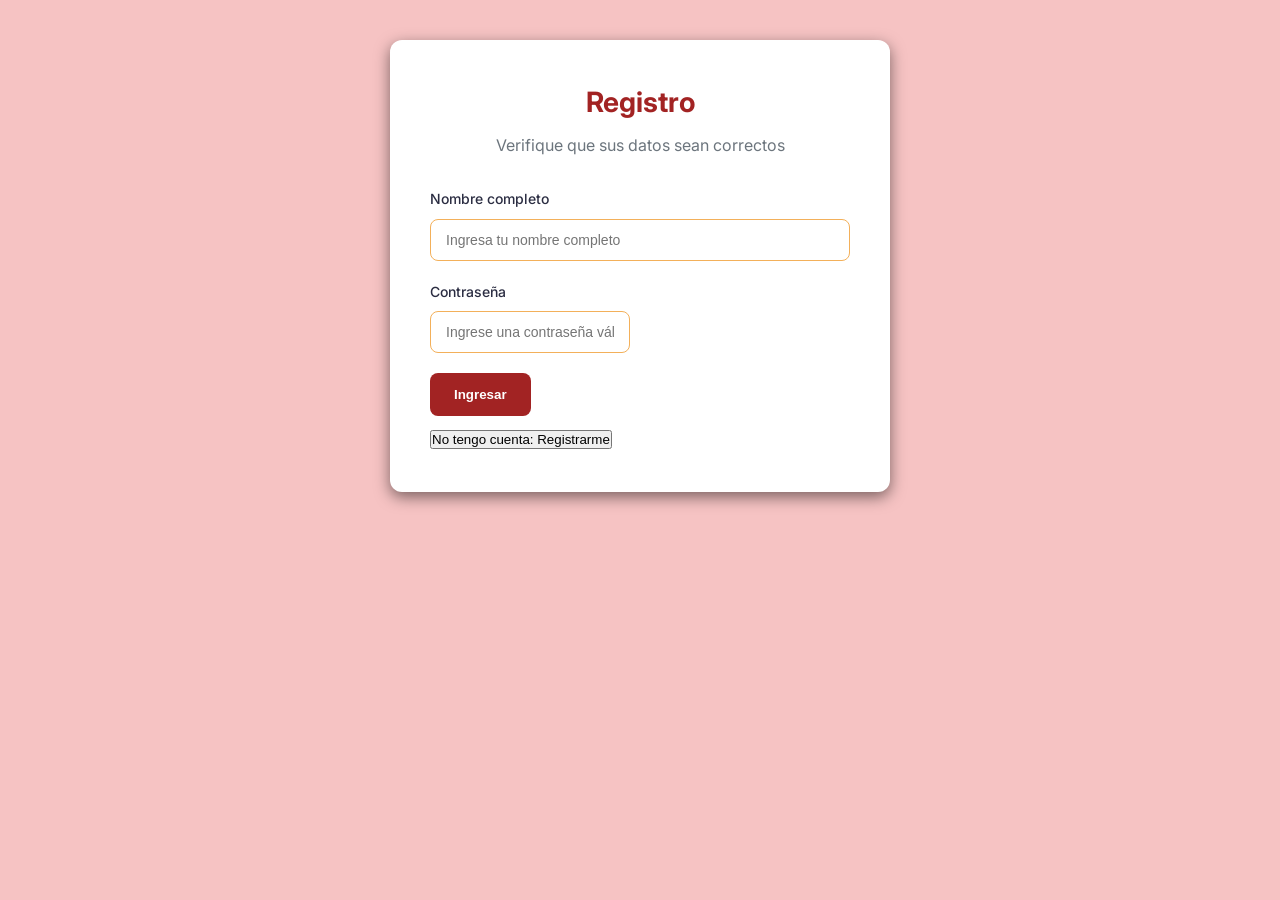
==== index.html @ baab5d84 "Guardar nuevos cambios" ====
<!DOCTYPE html>
<html lang="en">
<head>
    <meta charset="UTF-8">
    <meta name="viewport" content="width=device-width, initial-scale=1.0">
    <title>Index</title>
    <link rel="stylesheet" href="css/styleess.css">
    <link href="https://fonts.googleapis.com/css2?family=Inter:wght@400;500;600&display=swap" rel="stylesheet">
</head>
<body>
    <div class="Contenedor">
        <h1 class="clas2">Registro</h1>
        <p class="subtitulo">Verifique que sus datos sean correctos</p>

        <form class="formulario">
            <!--Grupo 1: Datos de conversion-->
            <div class="grupo-formulario">
                <label for="nombre"> Nombre completo</label>
            <input type="text" id="nombre" placeholder="Ingresa tu nombre completo" required>
            </div>

            <!--Grupo de farenheit-->
            <div class="grupo-doble">
                <div class="grupo-formulario">
                    <label for="contra">Contraseña</label>
                    <input type="text" id="contra" placeholder="Ingrese una contraseña válida" required>
                    </div>
                    </div>
                    
           <button type="submit" class="boton-ingresar">
        Ingresar </button>
    <button type="button" class="boton-enviar">
     No tengo cuenta: Registrarme </button>
        
    </form>
    </div> 
</body>
</html>
---- css/styleess.css ----
/*
1. Variables CSS (custom properties)

- Propósito: Centralizar colores, fuentes y tamaños para fácil mantenimiento.
- Beneficios: Cambios globales desde un solo lugar.
*/

:root {
    --color-primario: #a22323;
    --color-secundario: #4cc9f0;
    --color-fondo: #f6c3c3;
    --color-texto: #2b2d42;
    --color-borde: #f3b05a;
}

/*
2. Reset básico

- Propósito: Eliminar márgenes y paddings predeterminados del navegador.
- Importancia: Evitar inconsistencias entre navegadores.
*/

* {
    margin: 0;
    padding: 0;
    box-sizing: border-box;
}

/*
3. Estilos generales
*/

body {
 font-family: 'Inter', sans-serif;
    background-color: var(--color-fondo);
    color:var(--color-texto);
    line-height: 1.6;
    padding:40px 20px;

}

/*
4. Contenedor principal
*/

.Contenedor {
    max-width: 500px;
    margin: 0 auto;
    background: white;
    padding: 40px;
    border-radius: 12px;
    box-shadow: 0 5px 15px rgba(0, 0, 0, 0.5);
}

/*
5. Estilos de tipografía
*/

h1 {
    font-size: 28px;
    color: var(--color-primario);
    margin-bottom: 8px;
}

.subtitulo {
    color: #6c757d;
    margin-bottom: 30px;
    text-align: center;
}

/*
6. Grupos de formulario
*/

.grupo-formulario {
    margin-bottom: 20px;
}

label {
    display: block;
    margin-bottom: 8px;
    font-weight: 500;
    font-size: 14px;
}

/*
7. Inputs y textarea
*/

input,
textarea {
    width: 100%;
    padding: 12px 15px;
    border: 1px solid var(--color-borde);
    border-radius: 8px;
    box-sizing: border-box;
    display: block;
    font-size: 14px;
    transition: all 0.3s;
   
}

input:focus,
textarea:focus {
    border-color: var(--color-secundario);
    outline: none;
    box-shadow: 0 0 0 3px rgba(76, 201, 240, 0.2);
}

/*
8. Disposición en columnas
*/

.grupo-doble {
    display: grid;
    grid-template-columns: 1fr 1fr;
    gap: 20px;
}

/*
9. Botón de envío
*/

.boton-ingresar {
    margin-bottom: 10px;
    background-color: var(--color-primario);
    color: white;
    border: none;
    padding: 14px 24px;
    border-radius: 8px;
    font-weight: 600;
    cursor: pointer;
    transition: background 0.3s;
    display: flex;
    justify-content: center;
    align-items: center;
    
}
.boton-registro{
  background-color: var(--color-primario);
    color: white;
    border: none;
    padding: 14px 24px;
    border-radius: 8px;
    font-weight: 600;
    cursor: pointer;
    transition: background 0.3s;
    display: flex;
    justify-content: center;
    align-items: center;  
}


.boton-ingresar:hover {
    background-color: #2a0880;
}

.clas2{
    text-align: center;
  
}
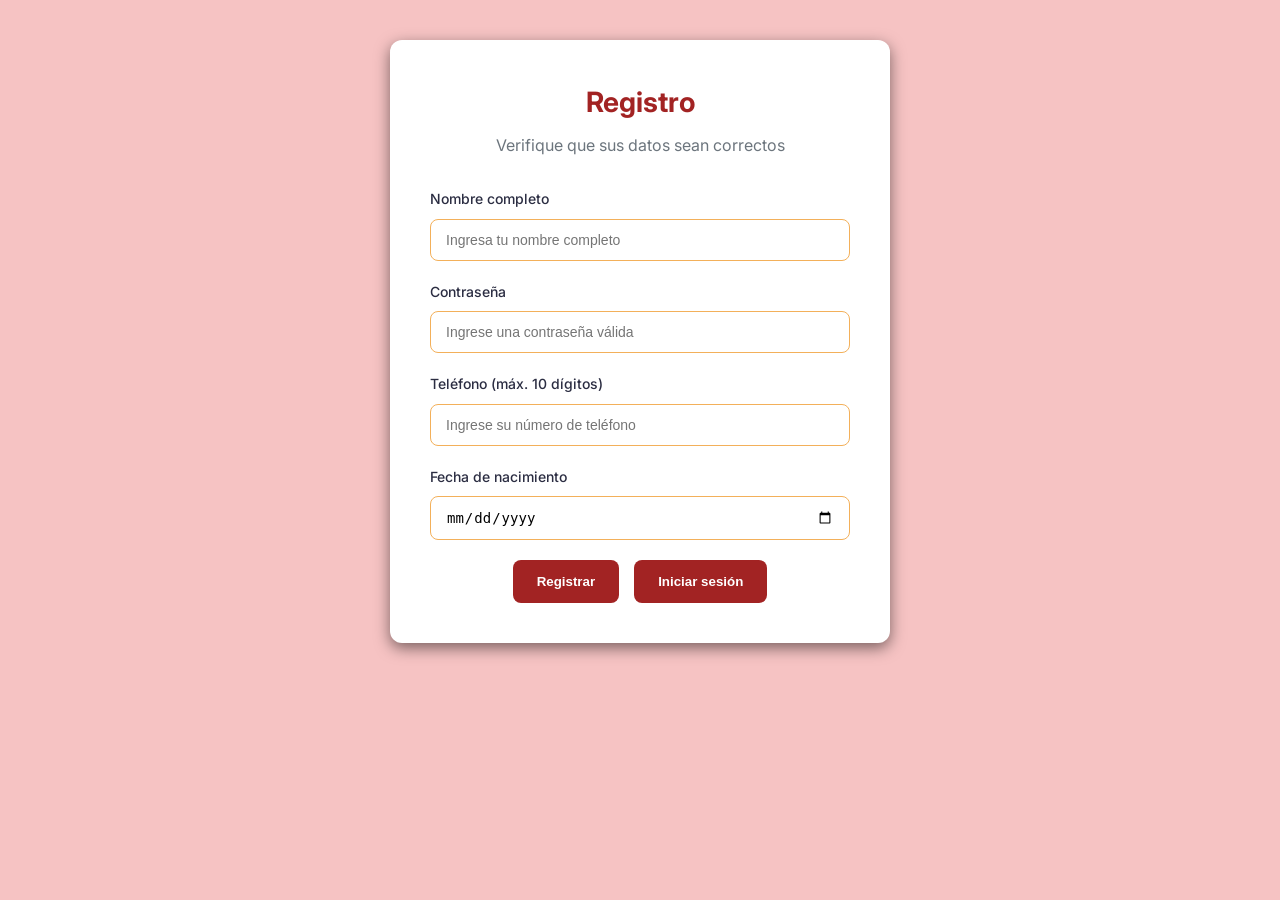
==== commit 1da03076: "Guardar nuevos cambios" ====
--- a/index.html
+++ b/index.html
@@ -4,7 +4,7 @@
     <meta charset="UTF-8">
     <meta name="viewport" content="width=device-width, initial-scale=1.0">
     <title>Index</title>
-    <link rel="stylesheet" href="css/styleess.css">
+    <link rel="stylesheet" href="css/stylees.css">
     <link href="https://fonts.googleapis.com/css2?family=Inter:wght@400;500;600&display=swap" rel="stylesheet">
 </head>
 <body>
@@ -20,17 +20,24 @@
             </div>
 
             <!--Grupo de farenheit-->
-            <div class="grupo-doble">
+           
                 <div class="grupo-formulario">
                     <label for="contra">Contraseña</label>
                     <input type="text" id="contra" placeholder="Ingrese una contraseña válida" required>
-                    </div>
-                    </div>
-                    
-           <button type="submit" class="boton-ingresar">
-        Ingresar </button>
-    <button type="button" class="boton-enviar">
-     No tengo cuenta: Registrarme </button>
+                   </div>
+                <div class="grupo-formulario">
+                    <label for="tel">Teléfono (máx. 10 dígitos)</label>
+                    <input type="text" id="tel" placeholder="Ingrese su número de teléfono" required>
+                   </div>
+                <div class="grupo-formulario">
+    <label for="fechaNacimiento">Fecha de nacimiento</label>
+    <input type="date" id="fechaNacimiento" name="fechaNacimiento" required>
+</div>
+           <div class="contenedor-botones">
+    <button type="submit" class="boton">Registrar</button>
+    <button type="button" class="boton">Iniciar sesión</button>
+</div>                
+           
         
     </form>
     </div> 
--- a/css/stylees.css
+++ b/css/stylees.css
@@ -0,0 +1,146 @@
+/*
+1. Variables CSS (custom properties)
+
+- Propósito: Centralizar colores, fuentes y tamaños para fácil mantenimiento.
+- Beneficios: Cambios globales desde un solo lugar.
+*/
+
+:root {
+    --color-primario: #a22323;
+    --color-secundario: #4cc9f0;
+    --color-fondo: #f6c3c3;
+    --color-texto: #2b2d42;
+    --color-borde: #f3b05a;
+}
+
+/*
+2. Reset básico
+
+- Propósito: Eliminar márgenes y paddings predeterminados del navegador.
+- Importancia: Evitar inconsistencias entre navegadores.
+*/
+
+* {
+    margin: 0;
+    padding: 0;
+    box-sizing: border-box;
+}
+
+/*
+3. Estilos generales
+*/
+
+body {
+ font-family: 'Inter', sans-serif;
+    background-color: var(--color-fondo);
+    color:var(--color-texto);
+    line-height: 1.6;
+    padding:40px 20px;
+
+}
+
+/*
+4. Contenedor principal
+*/
+
+.Contenedor {
+    max-width: 500px;
+    margin: 0 auto;
+    background: white;
+    padding: 40px;
+    border-radius: 12px;
+    box-shadow: 0 5px 15px rgba(0, 0, 0, 0.5);
+}
+
+/*
+5. Estilos de tipografía
+*/
+
+h1 {
+    font-size: 28px;
+    color: var(--color-primario);
+    margin-bottom: 8px;
+}
+
+.subtitulo {
+    color: #6c757d;
+    margin-bottom: 30px;
+    text-align: center;
+}
+
+/*
+6. Grupos de formulario
+*/
+
+.grupo-formulario {
+    margin-bottom: 20px;
+}
+
+label {
+    display: block;
+    margin-bottom: 8px;
+    font-weight: 500;
+    font-size: 14px;
+}
+
+/*
+7. Inputs y textarea
+*/
+
+input,
+textarea {
+    width: 100%;
+    padding: 12px 15px;
+    border: 1px solid var(--color-borde);
+    border-radius: 8px;
+    box-sizing: border-box;
+    display: block;
+    font-size: 14px;
+    transition: all 0.3s;
+   
+}
+
+input:focus,
+textarea:focus {
+    border-color: var(--color-secundario);
+    outline: none;
+    box-shadow: 0 0 0 3px rgba(76, 201, 240, 0.2);
+}
+
+/*
+8. Disposición en columnas
+*/
+
+.grupo-doble {
+    display: grid;
+    grid-template-columns: 1fr 1fr;
+    gap: 20px;
+}
+
+/*
+9. Botón de envío
+*/
+.contenedor-botones {
+    display: flex;
+    justify-content: center;
+    gap: 15px;
+}
+.boton {
+    background-color: var(--color-primario);
+    color: white;
+    border: none;
+    padding: 14px 24px;
+    border-radius: 8px;
+    font-weight: 600;
+    cursor: pointer;
+    transition: background 0.3s;
+}
+
+.boton:hover {
+    background-color: #2a0880;
+}
+
+.clas2{
+    text-align: center;
+  
+}
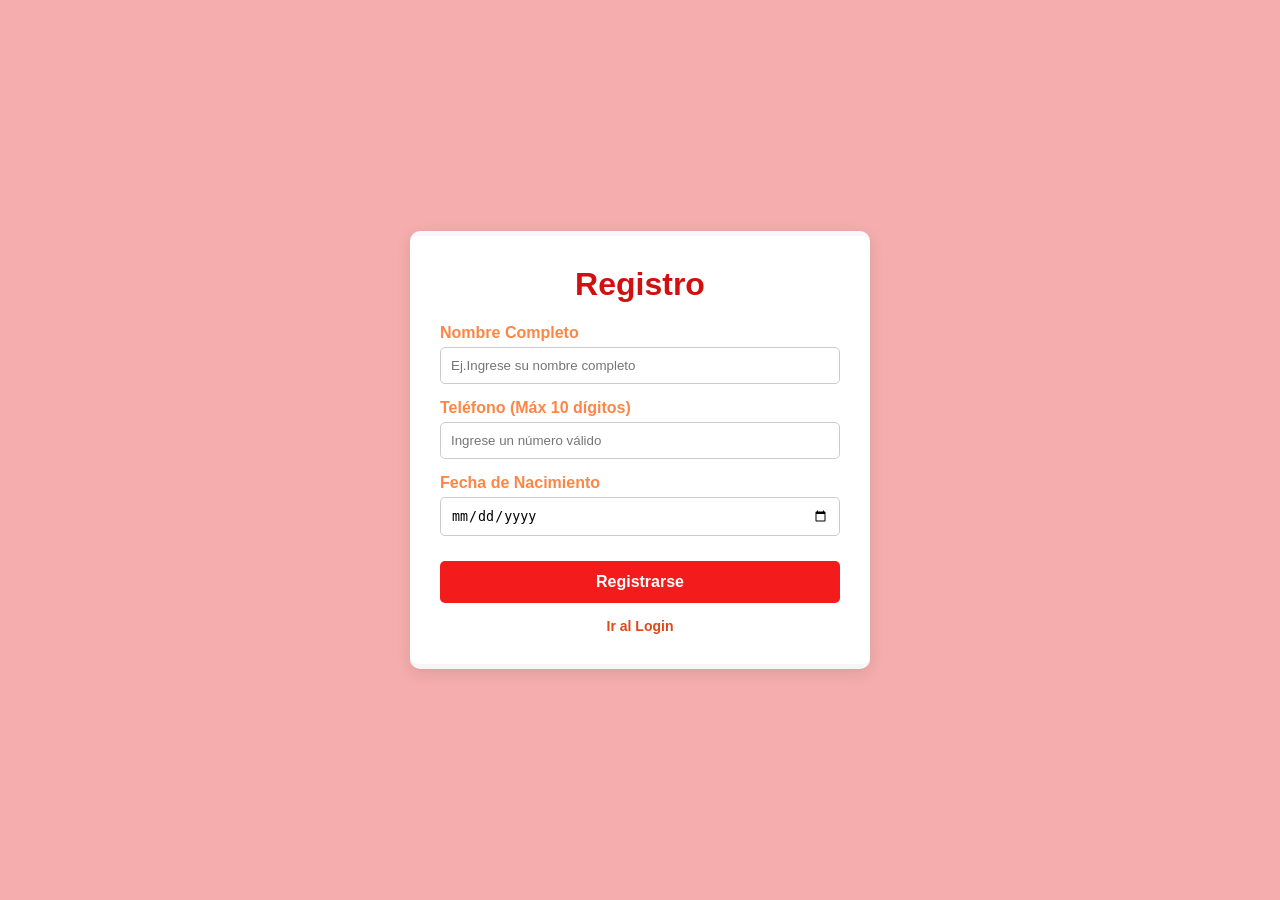
==== commit e7b3a6c1: "Guardar nuevos cambios" ====
--- a/index.html
+++ b/index.html
@@ -1,45 +1,108 @@
 <!DOCTYPE html>
-<html lang="en">
+<html lang="es">
 <head>
     <meta charset="UTF-8">
     <meta name="viewport" content="width=device-width, initial-scale=1.0">
-    <title>Index</title>
+    <title>Registro</title>
     <link rel="stylesheet" href="css/stylees.css">
-    <link href="https://fonts.googleapis.com/css2?family=Inter:wght@400;500;600&display=swap" rel="stylesheet">
+    <link rel="icon" type="image/png" href="img/image.png">
 </head>
 <body>
-    <div class="Contenedor">
-        <h1 class="clas2">Registro</h1>
-        <p class="subtitulo">Verifique que sus datos sean correctos</p>
-
-        <form class="formulario">
-            <!--Grupo 1: Datos de conversion-->
-            <div class="grupo-formulario">
-                <label for="nombre"> Nombre completo</label>
-            <input type="text" id="nombre" placeholder="Ingresa tu nombre completo" required>
+    <div class="container">
+        <h1>Registro </h1>
+        <form id="registroForm">
+            <div class="form-group">
+                <label for="nombre">Nombre Completo</label>
+                <input type="text" id="nombre" placeholder="Ej.Ingrese su nombre completo">
+                <div id="errorNombre" class="error-msg">Solo debe contener letras.</div>
+            </div>
+            
+            <div class="form-group">
+                <label for="telefono">Teléfono (Máx 10 dígitos)</label>
+                <input type="text" id="telefono" placeholder="Ingrese un número válido">
+                <div id="errorTelefono" class="error-msg">Debe tener un maximo de 10 digitos.</div>
             </div>
 
-            <!--Grupo de farenheit-->
-           
-                <div class="grupo-formulario">
-                    <label for="contra">Contraseña</label>
-                    <input type="text" id="contra" placeholder="Ingrese una contraseña válida" required>
-                   </div>
-                <div class="grupo-formulario">
-                    <label for="tel">Teléfono (máx. 10 dígitos)</label>
-                    <input type="text" id="tel" placeholder="Ingrese su número de teléfono" required>
-                   </div>
-                <div class="grupo-formulario">
-    <label for="fechaNacimiento">Fecha de nacimiento</label>
-    <input type="date" id="fechaNacimiento" name="fechaNacimiento" required>
-</div>
-           <div class="contenedor-botones">
-    <button type="submit" class="boton">Registrar</button>
-    <button type="button" class="boton">Iniciar sesión</button>
-</div>                
-           
-        
-    </form>
-    </div> 
+            <div class="form-group">
+                <label for="fechaNacimiento">Fecha de Nacimiento</label>
+                <input type="date" id="fechaNacimiento">
+                <div id="errorFecha" class="error-msg">Debe ser mayor de edad para poder registrarse.</div>
+            </div>
+
+            <button type="submit">Registrarse</button>
+        </form>
+        <div class="links">
+            <a href="loginn.html">Ir al Login</a>
+        </div>
+    </div>
+
+    <!-- Modal -->
+    <div id="miModal" class="modal">
+        <div class="modal-content">
+            <span class="close" id="closeModal">&times;</span>
+            <h3 id="modalTitulo">Registro Exitoso</h3>
+            <p id="modalMensaje"></p>
+        </div>
+    </div>
+
+    <!-- Carga de librería JS -->
+    <script src="js/utilleria.js"></script>
+    <script>
+        document.getElementById('registroForm').addEventListener('submit', function(e) {
+            e.preventDefault();
+            
+            // Obtener y limpiar valores
+            const nombre = limpiarTexto(document.getElementById('nombre').value);
+            const telefono = document.getElementById('telefono').value;
+            const fecha = document.getElementById('fechaNacimiento').value;
+
+            // Elementos de error
+            const errNombre = document.getElementById('errorNombre');
+            const errTelefono = document.getElementById('errorTelefono');
+            const errFecha = document.getElementById('errorFecha');
+
+            let esValido = true;
+
+            // Validaciones con la librería utileria.js
+            if (!soloLetras(nombre)) { 
+                errNombre.style.display = 'block'; 
+                esValido = false; 
+            } else { 
+                errNombre.style.display = 'none'; 
+            }
+
+            if (!validarLongitud(telefono, 10)) { 
+                errTelefono.style.display = 'block'; 
+                esValido = false; 
+            } else { 
+                errTelefono.style.display = 'none'; 
+            }
+
+            if (!fecha || !esMayorDeEdad(fecha)) { 
+                errFecha.style.display = 'block'; 
+                esValido = false; 
+            } else { 
+                errFecha.style.display = 'none'; 
+            }
+
+            if (esValido) {
+                const edad = calcularEdad(fecha);
+                const telFormateado = formatearTelefonoMX(telefono);
+                
+                // Mostrar resultados en la Modal
+                document.getElementById('modalMensaje').innerHTML = 
+                    `Hola <strong>${nombre}</strong>.<br><br>
+                    Tienes <strong>${edad} años</strong> (Eres mayor de edad).<br><br>
+                    Teléfono guardado: ${telFormateado}`;
+                
+                document.getElementById('miModal').style.display = 'block';
+            }
+        });
+
+        // Cerrar Modal
+        document.getElementById('closeModal').onclick = function() {
+            document.getElementById('miModal').style.display = 'none';
+        }
+    </script>
 </body>
-</html>+</html>
--- a/css/stylees.css
+++ b/css/stylees.css
@@ -1,146 +1,126 @@
-/*
-1. Variables CSS (custom properties)
-
-- Propósito: Centralizar colores, fuentes y tamaños para fácil mantenimiento.
-- Beneficios: Cambios globales desde un solo lugar.
-*/
-
-:root {
-    --color-primario: #a22323;
-    --color-secundario: #4cc9f0;
-    --color-fondo: #f6c3c3;
-    --color-texto: #2b2d42;
-    --color-borde: #f3b05a;
+body {
+    font-family: 'Segoe UI', Tahoma, Geneva, Verdana, sans-serif;
+    background-color: #f5adad;
+    display: flex;
+    justify-content: center;
+    align-items: center;
+    min-height: 100vh;
+    margin: 0;
 }
 
-/*
-2. Reset básico
-
-- Propósito: Eliminar márgenes y paddings predeterminados del navegador.
-- Importancia: Evitar inconsistencias entre navegadores.
-*/
-
-* {
-    margin: 0;
-    padding: 0;
-    box-sizing: border-box;
+.container {
+    background: white;
+    padding: 30px;
+    border-radius: 10px;
+    box-shadow: 0 4px 15px rgba(0, 0, 0, 0.1);
+    width: 100%;
+    max-width: 400px;
+    border-top: 5px solid #f5f7f9;
+    border-bottom: 5px solid #f7f5f6;
 }
 
-/*
-3. Estilos generales
-*/
-
-body {
- font-family: 'Inter', sans-serif;
-    background-color: var(--color-fondo);
-    color:var(--color-texto);
-    line-height: 1.6;
-    padding:40px 20px;
-
+ h1 { 
+    margin-top: 0; 
+    color: #d21010; 
+    text-align: center; 
 }
 
-/*
-4. Contenedor principal
-*/
+.form-group { margin-bottom: 15px; }
 
-.Contenedor {
-    max-width: 500px;
-    margin: 0 auto;
-    background: white;
-    padding: 40px;
-    border-radius: 12px;
-    box-shadow: 0 5px 15px rgba(0, 0, 0, 0.5);
+label { 
+    display: block; 
+    margin-bottom: 5px; 
+    color: #fd8645; 
+    font-weight: bold; 
 }
 
-/*
-5. Estilos de tipografía
-*/
-
-h1 {
-    font-size: 28px;
-    color: var(--color-primario);
-    margin-bottom: 8px;
+input {
+    width: 100%;
+    padding: 10px;
+    border: 1px solid #ccc;
+    border-radius: 5px;
+    box-sizing: border-box;
+    transition: all 0.3s ease;
 }
 
-.subtitulo {
-    color: #6c757d;
-    margin-bottom: 30px;
-    text-align: center;
+input:focus {
+    outline: none;
+    border-color: #EDBB00; 
+    box-shadow: 0 0 5px rgba(237, 187, 0, 0.5);
 }
 
-/*
-6. Grupos de formulario
-*/
-
-.grupo-formulario {
-    margin-bottom: 20px;
+button {
+    width: 100%;
+    padding: 12px;
+    background-color: #f31b1b; 
+    color: white;
+    border: none;
+    border-radius: 5px;
+    font-size: 16px;
+    font-weight: bold;
+    cursor: pointer;
+    margin-top: 10px;
+    transition: background-color 0.3s ease;
 }
 
-label {
-    display: block;
-    margin-bottom: 8px;
-    font-weight: 500;
-    font-size: 14px;
+button:hover { 
+    background-color: #A50044; 
 }
 
-/*
-7. Inputs y textarea
-*/
-
-input,
-textarea {
-    width: 100%;
-    padding: 12px 15px;
-    border: 1px solid var(--color-borde);
-    border-radius: 8px;
-    box-sizing: border-box;
-    display: block;
-    font-size: 14px;
-    transition: all 0.3s;
-   
+.error-msg { 
+    color: #A50044; 
+    font-size: 13px; 
+    display: none; 
+    margin-top: 5px; 
+    font-weight: bold;
 }
 
-input:focus,
-textarea:focus {
-    border-color: var(--color-secundario);
-    outline: none;
-    box-shadow: 0 0 0 3px rgba(76, 201, 240, 0.2);
+.links { 
+    text-align: center; 
+    margin-top: 15px; 
+    font-size: 14px; 
 }
 
-/*
-8. Disposición en columnas
-*/
-
-.grupo-doble {
-    display: grid;
-    grid-template-columns: 1fr 1fr;
-    gap: 20px;
+.links a {
+    color: #df481a;
+    text-decoration: none;
+    font-weight: bold;
 }
 
-/*
-9. Botón de envío
-*/
-.contenedor-botones {
-    display: flex;
-    justify-content: center;
-    gap: 15px;
-}
-.boton {
-    background-color: var(--color-primario);
-    color: white;
-    border: none;
-    padding: 14px 24px;
-    border-radius: 8px;
-    font-weight: 600;
-    cursor: pointer;
-    transition: background 0.3s;
+.links a:hover {
+    color: #dc1568;
 }
 
-.boton:hover {
-    background-color: #2a0880;
+.modal {
+    display: none; 
+    position: fixed; 
+    z-index: 10; 
+    left: 0; top: 0; 
+    width: 100%; height: 100%; 
+    background-color: rgba(0, 30, 60, 0.6); 
 }
 
-.clas2{
+.modal-content {
+    background-color: white;
+    margin: 20% auto;
+    padding: 30px;
+    border-radius: 10px;
+    width: 80%;
+    max-width: 300px;
     text-align: center;
-  
+    position: relative;
+    border-top: 5px solid #004D98;
+    border-bottom: 5px solid #A50044;
 }
+
+.close {
+    position: absolute;
+    top: 10px; right: 15px;
+    font-size: 24px; font-weight: bold;
+    cursor: pointer; color: #888;
+    transition: color 0.3s;
+}
+
+.close:hover { 
+    color: #A50044; 
+}
